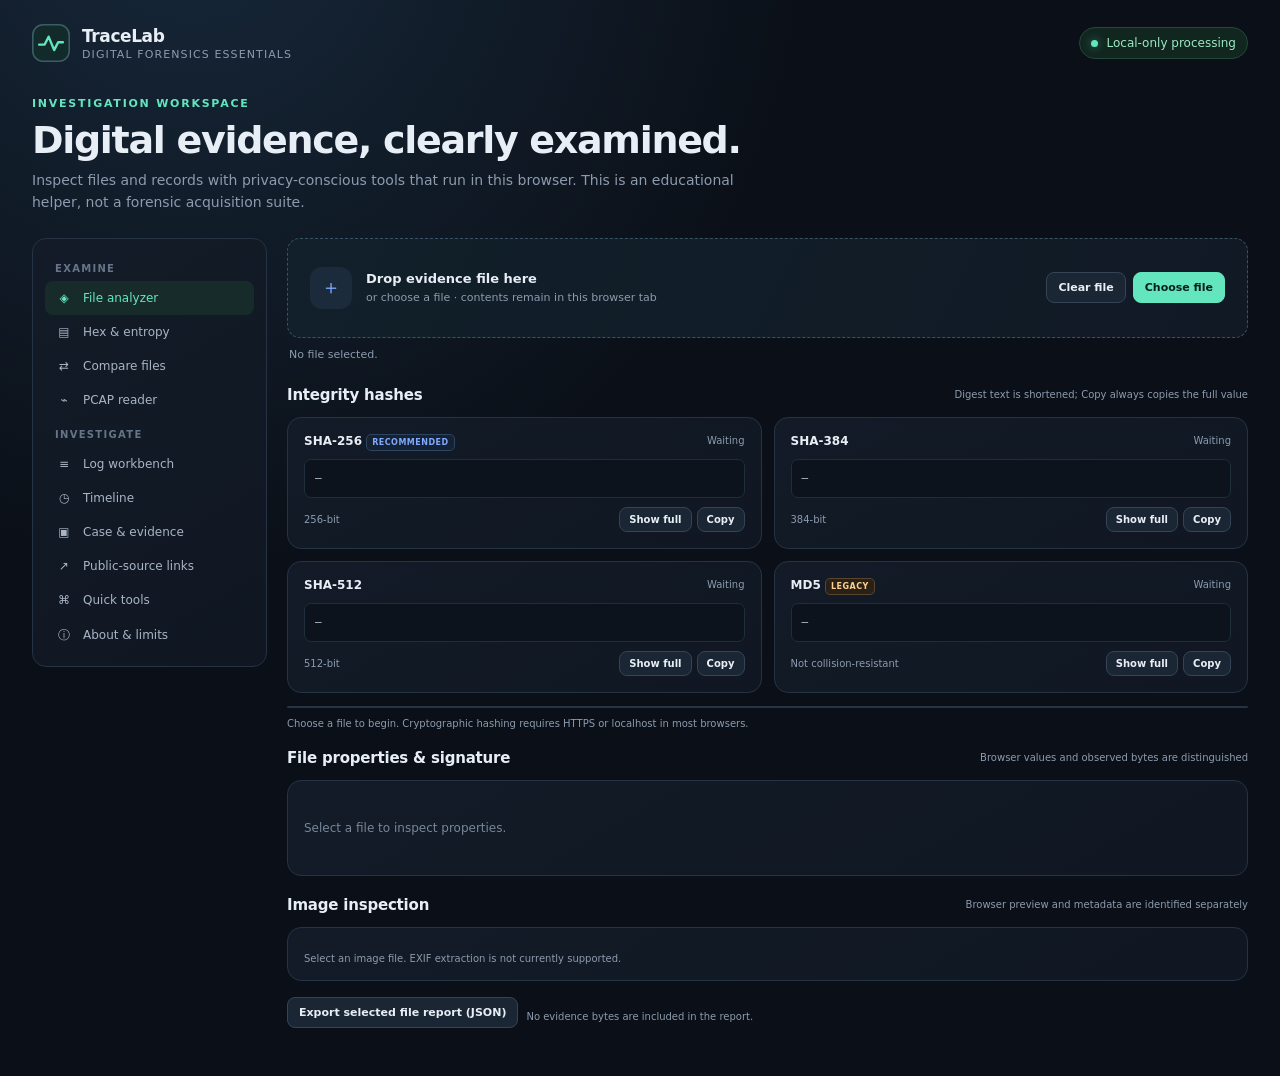
==== index.html @ 69983d3a "Add files via upload" ====
<!doctype html>
<html lang="en">
<head>
  <meta charset="utf-8">
  <meta name="viewport" content="width=device-width, initial-scale=1">
  <meta name="theme-color" content="#0b1018">
  <title>TraceLab — Digital Forensics Toolkit</title>
  <link rel="icon" href="logo.svg" type="image/svg+xml">
  <link rel="stylesheet" href="style.css">
  <script src="app.js" defer></script>
</head>
<body>
  <div class="app">
    <header class="topbar">
      <a class="brand" href="#" aria-label="TraceLab home">
        <img class="brand-mark" src="logo.svg" alt="">
        <span><strong>TraceLab</strong><small>Digital forensics essentials</small></span>
      </a>
      <span class="local-badge"><span class="dot"></span> Local-only processing</span>
    </header>
    <section class="hero">
      <div class="eyebrow">Investigation workspace</div>
      <h1>Digital evidence, clearly examined.</h1>
      <p>Inspect files and records with privacy-conscious tools that run in this browser. This is an educational helper, not a forensic acquisition suite.</p>
    </section>
    <div class="layout">
      <nav class="sidebar" aria-label="Tools">
        <div class="nav-label">Examine</div>
        <button class="nav-button active" data-tab="analyzer"><span>◈</span> File analyzer</button>
        <button class="nav-button" data-tab="hex"><span>▤</span> Hex &amp; entropy</button>
        <button class="nav-button" data-tab="compare"><span>⇄</span> Compare files</button>
        <button class="nav-button" data-tab="network"><span>⌁</span> PCAP reader</button>
        <div class="nav-label">Investigate</div>
        <button class="nav-button" data-tab="logs"><span>≡</span> Log workbench</button>
        <button class="nav-button" data-tab="timeline"><span>◷</span> Timeline</button>
        <button class="nav-button" data-tab="case"><span>▣</span> Case &amp; evidence</button>
        <button class="nav-button" data-tab="osint"><span>↗</span> Public-source links</button>
        <button class="nav-button" data-tab="quick"><span>⌘</span> Quick tools</button>
        <button class="nav-button" data-tab="about"><span>ⓘ</span> About &amp; limits</button>
      </nav>
      <main class="main">
        <section class="dropzone" id="dropzone">
          <div class="drop-copy"><div class="file-icon">＋</div><div><strong id="dropTitle">Drop evidence file here</strong><span id="dropSubtitle">or choose a file · contents remain in this browser tab</span></div></div>
          <div class="actions"><button class="btn" id="clearFile" type="button">Clear file</button><button class="btn primary" id="chooseFile" type="button">Choose file</button><input id="fileInput" type="file"></div>
        </section>
        <div class="file-summary" id="fileSummary" aria-live="polite">No file selected.</div>

        <section class="tab-view active" id="tab-analyzer">
          <div class="section-title"><h2>Integrity hashes</h2><span class="hint">Digest text is shortened; Copy always copies the full value</span></div>
          <div class="cards" id="hashCards">
            <article class="card hash-card" data-alg="SHA-256"><div class="hash-top"><strong>SHA-256 <span class="hash-tag">RECOMMENDED</span></strong><span class="status">Waiting</span></div><div class="hash-value">—</div><div class="hash-tools"><span class="muted">256-bit</span><span><button class="btn small reveal" type="button">Show full</button> <button class="btn small copy" type="button">Copy</button></span></div></article>
            <article class="card hash-card" data-alg="SHA-384"><div class="hash-top"><strong>SHA-384</strong><span class="status">Waiting</span></div><div class="hash-value">—</div><div class="hash-tools"><span class="muted">384-bit</span><span><button class="btn small reveal" type="button">Show full</button> <button class="btn small copy" type="button">Copy</button></span></div></article>
            <article class="card hash-card" data-alg="SHA-512"><div class="hash-top"><strong>SHA-512</strong><span class="status">Waiting</span></div><div class="hash-value">—</div><div class="hash-tools"><span class="muted">512-bit</span><span><button class="btn small reveal" type="button">Show full</button> <button class="btn small copy" type="button">Copy</button></span></div></article>
            <article class="card hash-card" data-alg="MD5"><div class="hash-top"><strong>MD5 <span class="hash-tag legacy">LEGACY</span></strong><span class="status">Waiting</span></div><div class="hash-value">—</div><div class="hash-tools"><span class="muted">Not collision-resistant</span><span><button class="btn small reveal" type="button">Show full</button> <button class="btn small copy" type="button">Copy</button></span></div></article>
          </div>
          <div class="progress" aria-label="Hash processing status"><span id="progressBar"></span></div><p class="status" id="hashStatus">Choose a file to begin. Cryptographic hashing requires HTTPS or localhost in most browsers.</p>
          <section class="panel"><div class="section-title"><h2>File properties &amp; signature</h2><span class="hint">Browser values and observed bytes are distinguished</span></div><article class="card"><div class="meta-grid" id="metadata"><p class="empty">Select a file to inspect properties.</p></div></article></section>
          <section class="panel"><div class="section-title"><h2>Image inspection</h2><span class="hint">Browser preview and metadata are identified separately</span></div><article class="card"><div id="imageInfo" class="status">Select an image file. EXIF extraction is not currently supported.</div><img id="imagePreview" alt="Selected image preview" hidden></article></section>
          <section class="panel row"><button class="btn" id="exportReport" type="button">Export selected file report (JSON)</button><span class="status">No evidence bytes are included in the report.</span></section>
        </section>

        <section class="tab-view" id="tab-hex">
          <div class="section-title"><h2>Hex viewer &amp; entropy</h2><span class="hint">Read-only byte inspection</span></div>
          <article class="card"><div class="hex-toolbar"><label for="offsetInput">Offset</label><input id="offsetInput" type="number" min="0" value="0" step="16"><button class="btn small" id="prevBytes" type="button">← Previous</button><button class="btn small" id="nextBytes" type="button">Next →</button><span class="status" id="hexStatus">Select a file to view bytes</span></div><pre class="hex-view" id="hexView">No file selected.</pre></article>
          <section class="panel"><div class="section-title"><h2>Byte entropy</h2><span class="hint">Shannon entropy, 0–8 bits per byte</span></div><article class="card"><div id="entropyOverall" class="status">Select a file to calculate entropy.</div><div id="entropyChart" class="entropy-chart" role="img" aria-label="Entropy by file region"></div><p class="status">High entropy can occur in compressed/encrypted files and ordinary binary data. It is a statistical indicator, not a malware finding.</p></article></section>
          <section class="panel"><div class="section-title"><h2>UTF-8 preview (first 32 KB)</h2></div><article class="card"><textarea class="preview-text" id="textPreview" readonly></textarea><div id="previewStatus" class="status">Read-only browser decoding.</div></article></section>
        </section>

        <section class="tab-view" id="tab-compare">
          <div class="section-title"><h2>File comparison</h2><span class="hint">Compare size, signature and SHA-256</span></div><article class="card"><label class="field">Second file <input type="file" id="compareInput"></label><button class="btn primary" id="compareButton" type="button">Compare selected files</button><p class="status" id="compareStatus">Choose a primary file above and a second file here.</p><div class="table-wrap"><table id="compareTable"></table></div></article>
        </section>

        <section class="tab-view" id="tab-network">
          <div class="section-title"><h2>Classic PCAP reader</h2><span class="hint">Offline · constrained parser</span></div><article class="card"><label class="field">PCAP / PCAPNG file <input type="file" id="pcapInput" accept=".pcap,.pcapng,application/vnd.tcpdump.pcap"></label><button class="btn primary" id="parsePcap" type="button">Inspect capture</button><div class="notice">Supports classic PCAP, Ethernet link type, IPv4 TCP/UDP packets. PCAPNG, IPv6, fragmented packets and other link types are reported unsupported. Capture is parsed locally; no extraction or transmission.</div><p class="status" id="pcapStatus">No capture loaded.</p><div class="filter-row"><input type="search" id="packetFilter" placeholder="Filter protocol / IP / port"><label class="status">From (local) <input type="datetime-local" id="packetFrom"></label><label class="status">To (local) <input type="datetime-local" id="packetTo"></label><button class="btn small" id="exportPackets" type="button">Export summary CSV</button></div><div class="table-wrap"><table><thead><tr><th>#</th><th>Timestamp (UTC)</th><th>Protocol</th><th>Source</th><th>Destination</th><th>Length</th></tr></thead><tbody id="packetRows"></tbody></table></div><h3>Selected packet</h3><pre class="hex-view" id="packetDetail">Select a packet row to inspect its parsed summary.</pre></article>
        </section>

        <section class="tab-view" id="tab-logs">
          <div class="section-title"><h2>Log workbench</h2><span class="hint">Plain text, JSON lines, and XML text exports</span></div><article class="card"><label class="field">Log file <input type="file" id="logInput" accept=".log,.txt,.json,.jsonl,.xml,.csv"></label><div class="filter-row"><input type="search" id="logSearch" placeholder="Filter message or source"><select id="severityFilter"><option value="">All severities</option><option>critical</option><option>error</option><option>warning</option><option>info</option></select><label class="status">From (local) <input type="datetime-local" id="logFrom"></label><label class="status">To (local) <input type="datetime-local" id="logTo"></label><button class="btn small" id="exportLogs" type="button">Export filtered CSV</button></div><p class="status" id="logStatus">Import a text log to begin. Binary EVTX is not parsed.</p><div class="table-wrap"><table><thead><tr><th>Line</th><th>Timestamp / status</th><th>Severity</th><th>Source</th><th>Original line</th></tr></thead><tbody id="logRows"></tbody></table></div></article>
          <div class="notice">Heuristic keywords such as “failed login” indicate potential events only. They do not confirm an attack or compromise.</div>
        </section>

        <section class="tab-view" id="tab-timeline">
          <div class="section-title"><h2>Investigation timeline</h2><span class="hint">Imported supported timestamps and manual notes</span></div><article class="card"><div class="filter-row"><input type="datetime-local" id="noteTime"><input type="text" id="noteSource" placeholder="Source"><input type="text" id="noteDescription" placeholder="Observation / event"><button class="btn primary" id="addNote" type="button">Add note</button><button class="btn" id="addFileTimeline" type="button">Add selected file timestamp</button></div><div class="filter-row"><button class="btn small" id="timelineSort" type="button">Sort chronologically</button><button class="btn small" id="exportTimeline" type="button">Export timeline CSV</button></div><div class="table-wrap"><table><thead><tr><th>Time (UTC)</th><th>Original time</th><th>Source</th><th>Description</th><th>Parsing / confidence</th></tr></thead><tbody id="timelineRows"></tbody></table></div></article></section>

        <section class="tab-view" id="tab-case">
          <div class="section-title"><h2>Case &amp; evidence management</h2><span class="hint">Stored case fields contain metadata, never file contents</span></div>
          <article class="card"><div class="form-grid"><label class="field">Case ID<input id="caseId" type="text" placeholder="CASE-001"></label><label class="field">Case title<input id="caseTitle" type="text" placeholder="Investigation title"></label><label class="field full">Examiner notes<textarea id="caseNotes" rows="3" placeholder="Record observations and acquisition context"></textarea></label></div><div class="actions"><button class="btn primary" id="saveCase" type="button">Save case details</button><button class="btn" id="addEvidence" type="button">Add selected file to inventory</button><button class="btn" id="exportCase" type="button">Export case JSON</button><button class="btn" id="exportInventory" type="button">Export inventory CSV</button><label class="btn file-button">Import case JSON<input id="importCase" type="file" accept="application/json,.json"></label><button class="btn danger" id="clearCase" type="button">Clear stored case</button></div><p id="storageStatus" class="status">Case data is saved in this browser’s local storage when explicitly saved. Browser storage is not encrypted or tamper-proof.</p><div class="table-wrap"><table><thead><tr><th>Evidence ID</th><th>Name</th><th>Size</th><th>SHA-256</th><th>Type</th><th>Added</th></tr></thead><tbody id="evidenceRows"></tbody></table></div><h3>Application action log</h3><div class="table-wrap"><table><thead><tr><th>UTC time</th><th>Action</th><th>Details</th></tr></thead><tbody id="auditRows"></tbody></table></div></article>
        </section>

        <section class="tab-view" id="tab-osint">
          <div class="section-title"><h2>Public-source research links</h2><span class="hint">Links only — searches occur on external sites only if you open them</span></div><article class="card"><div class="form-grid"><label class="field">Username<input type="text" id="osintUsername" autocomplete="off" placeholder="Enter a public username"></label><label class="field">Domain<input type="text" id="osintDomain" autocomplete="off" placeholder="example.org"></label><label class="field">Public IP<input type="text" id="osintIp" autocomplete="off" placeholder="203.0.113.1"></label></div><button class="btn primary" id="buildOsint" type="button">Generate public research links</button><div id="osintLinks" class="link-list"></div><div class="notice">External sites may receive identifiers, your IP address, and browser metadata when opened. Review links before visiting. Search results do not prove that an identifier belongs to a person. Do not use this for private data, bypassing access controls, or harassment.</div><h3>Manual research notes</h3><div class="filter-row"><input type="text" id="osintUrl" placeholder="Public source URL"><input type="text" id="osintObservation" placeholder="Observation, UTC timestamp, reliability"><button class="btn small" id="addOsintNote" type="button">Add note</button><button class="btn small" id="exportOsint" type="button">Export notes JSON</button></div><ul id="osintNotes"></ul></article></section>

        <section class="tab-view" id="tab-quick">
          <div class="section-title"><h2>Quick tools</h2><span class="hint">Encoding is not encryption</span></div><div class="tool-grid">
            <article class="card"><h3>Text SHA-256</h3><textarea id="textHashInput" class="tool-input" placeholder="Text to hash"></textarea><button class="btn small primary" id="textHashButton" type="button">Hash text</button><output id="textHashOutput" class="tool-output">Digest appears here.</output></article>
            <article class="card"><h3>Base64 encode / decode</h3><textarea id="base64Input" class="tool-input" placeholder="Unicode text or Base64"></textarea><div class="actions"><button class="btn small" id="encodeButton" type="button">Encode UTF-8</button><button class="btn small" id="decodeButton" type="button">Decode UTF-8</button></div><output id="base64Output" class="tool-output">Result appears here.</output></article>
            <article class="card"><h3>Hex ↔ text</h3><textarea id="hexTextInput" class="tool-input" placeholder="Text or hex bytes (e.g. 48 69)"></textarea><div class="actions"><button class="btn small" id="toHex" type="button">Text to hex</button><button class="btn small" id="fromHex" type="button">Hex to text</button><button class="btn small" id="checkUtf8" type="button">Check UTF-8 bytes</button></div><output id="hexTextOutput" class="tool-output"></output></article>
            <article class="card"><h3>URL, JSON &amp; ROT13</h3><textarea id="formatInput" class="tool-input" placeholder="Text, URL component, or JSON"></textarea><div class="actions"><button class="btn small" id="urlEncode" type="button">URL encode</button><button class="btn small" id="urlDecode" type="button">URL decode</button><button class="btn small" id="formatJson" type="button">Format JSON</button><button class="btn small" id="rot13" type="button">ROT13</button></div><output id="formatOutput" class="tool-output"></output></article>
            <article class="card"><h3>Unix timestamp</h3><input id="timestampInput" type="text" placeholder="Seconds or milliseconds"><button class="btn small" id="timestampButton" type="button">Convert</button><output id="timestampOutput" class="tool-output"></output></article>
            <article class="card"><h3>Signature reference</h3><p>Leading byte examples. These alone do not prove a file’s complete format or safety.</p><div class="tool-output">PDF 25 50 44 46 · PNG 89 50 4E 47<br>JPEG FF D8 FF · ZIP 50 4B 03 04<br>GIF 47 49 46 38 · ELF 7F 45 4C 46</div></article>
          </div>
        </section>

        <section class="tab-view" id="tab-about">
          <div class="section-title"><h2>About &amp; limitations</h2></div><article class="card prose">
            <p><strong>TraceLab</strong> runs without a backend or remote library. File contents are read by this page only; case records, if saved, use the browser’s local storage and may persist on this device. Clear case data on shared devices. No evidence is uploaded automatically.</p>
            <ul><li>Secure context: Web Crypto SHA algorithms require HTTPS or localhost in browsers. MD5 uses an in-page implementation and is for legacy comparison only.</li><li>Hash size limit: files larger than 128 MiB are rejected to avoid unbounded memory use. Hashing is not incremental and can temporarily use additional memory.</li><li>Metadata: standard browser file properties and basic signatures are available. This build does not parse EXIF, full document metadata, PDF page trees, or embedded content.</li><li>PCAP: only classic PCAP, Ethernet, IPv4, TCP/UDP basic records. PCAPNG and other link/network formats are unsupported. Parser output is not a complete protocol analysis.</li><li>Logs/timeline: simple transparent timestamp and keyword heuristics; formats vary. Original text remains visible. UTC conversion is only made for timestamps with explicit timezone or recognized epoch values.</li><li>Not a forensic acquisition tool: no write blocking, deleted data recovery, verified chain-of-custody, tamper-proof audit, malware verdict, or court-readiness. Validate important results with established tools and controlled procedures.</li></ul>
            <p>No third-party libraries are used. Static HTML/CSS/JavaScript is suitable for local use and GitHub Pages.</p>
          </article>
        </section>
      </main>
    </div>
  </div>
  <div class="toast" id="toast" role="status" aria-live="polite"></div>
</body>
</html>
---- style.css ----
:root{color-scheme:dark;--bg:#0b1018;--panel:#111925;--line:#263344;--muted:#8c9bae;--text:#e8eef6;--accent:#63e6be;--blue:#80aaff;--red:#ff7a86;font-family:Inter,ui-sans-serif,system-ui,-apple-system,BlinkMacSystemFont,"Segoe UI",sans-serif}
*{box-sizing:border-box}body{margin:0;min-height:100vh;color:var(--text);background:radial-gradient(ellipse at 15% -10%,#17283a 0,transparent 40%),var(--bg)}button,input,textarea,select{font:inherit}button{color:inherit}.app{max-width:1480px;padding:24px 32px 48px;margin:auto}.topbar{display:flex;align-items:center;justify-content:space-between;gap:20px;margin-bottom:35px}.brand{display:flex;align-items:center;gap:12px;color:inherit;text-decoration:none}.brand-mark{display:grid;place-items:center;width:38px;height:38px;border:1px solid #3c5d65;border-radius:12px;background:#122a2a;color:var(--accent);font-size:18px}.brand strong{display:block;font-size:17px;letter-spacing:-.4px}.brand small{display:block;color:var(--muted);font-size:11px;margin-top:2px;letter-spacing:.1em;text-transform:uppercase}.local-badge{border:1px solid #244738;background:#11261f;color:#9ce9c3;padding:8px 11px;border-radius:999px;font-size:12px;display:flex;align-items:center;gap:8px;white-space:nowrap}.dot{width:7px;height:7px;border-radius:50%;background:var(--accent);box-shadow:0 0 10px #63e6be80}.hero{margin:0 0 24px}.eyebrow{color:var(--accent);text-transform:uppercase;font-size:11px;letter-spacing:.16em;font-weight:700}h1{font-size:clamp(27px,4vw,38px);letter-spacing:-1.3px;margin:8px 0 7px}.hero p{color:var(--muted);margin:0;max-width:730px;line-height:1.6;font-size:14px}.layout{display:grid;grid-template-columns:235px minmax(0,1fr);gap:20px;align-items:start}.sidebar,.card{background:linear-gradient(150deg,#121b27,#101722);border:1px solid var(--line);border-radius:14px}.sidebar{padding:12px;position:sticky;top:18px;max-height:calc(100vh - 36px);overflow-y:auto}.nav-label{color:#657589;font-size:10px;text-transform:uppercase;letter-spacing:.13em;padding:12px 10px 7px;font-weight:700}.nav-button{width:100%;background:transparent;border:0;text-align:left;color:#a8b5c5;padding:10px;border-radius:8px;cursor:pointer;font-size:12px;display:flex;align-items:center;gap:10px;transition:.15s}.nav-button span{width:18px;text-align:center}.nav-button:hover,.nav-button.active{background:#172b2b;color:var(--accent)}.main{min-width:0}.dropzone{border:1px dashed #3a5364;border-radius:13px;background:linear-gradient(115deg,#11202a,#111925);padding:19px 22px;min-height:100px;display:flex;align-items:center;justify-content:space-between;gap:20px}.dropzone.dragging{border-color:var(--accent);background:#132a29}.drop-copy{display:flex;align-items:center;gap:14px;min-width:0}.file-icon{width:42px;height:42px;border-radius:12px;display:grid;place-items:center;flex:0 0 auto;background:#1c2b3b;color:var(--blue);font-size:20px}.drop-copy strong{display:block;font-size:13px;margin-bottom:5px;overflow-wrap:anywhere}.drop-copy span{display:block;color:var(--muted);font-size:11px}.actions{display:flex;gap:7px;flex-wrap:wrap;align-items:center}.btn{cursor:pointer;border:1px solid #344456;border-radius:8px;padding:8px 11px;background:#1a2634;font-size:11px;font-weight:650;transition:.15s;white-space:nowrap;display:inline-block}.btn:hover{border-color:#71849a;background:#223144}.btn.primary{background:var(--accent);border-color:var(--accent);color:#082019}.btn.primary:hover{background:#8af0cf}.btn.small{padding:6px 9px;font-size:10px}.btn.danger{border-color:#653b43;color:#ffadb4}.file-button input{display:none}#fileInput{display:none}.file-summary{color:var(--muted);font-size:11px;margin:10px 2px 22px;min-height:16px;overflow-wrap:anywhere}.section-title{display:flex;justify-content:space-between;align-items:center;gap:10px;margin:0 0 13px}.section-title h2{margin:0;font-size:15px;letter-spacing:-.2px}.hint{font-size:10px;color:var(--muted);text-align:right}.cards{display:grid;grid-template-columns:repeat(2,minmax(0,1fr));gap:12px}.card{padding:16px;min-width:0}.hash-top{display:flex;align-items:center;justify-content:space-between;gap:8px;margin-bottom:11px;font-size:12px}.hash-tag{color:var(--blue);border:1px solid #2c4560;background:#142234;border-radius:5px;padding:3px 5px;font-size:8px;letter-spacing:.06em}.hash-tag.legacy{color:#ffcf91;border-color:#57452f;background:#292116}.hash-value,.tool-output{overflow-wrap:anywhere;color:#cad7e6;background:#0c131c;border:1px solid #202d3b;border-radius:7px;padding:10px;min-height:37px;font:11px/1.55 "SFMono-Regular",Consolas,monospace}.hash-tools{display:flex;justify-content:space-between;align-items:center;gap:8px;margin-top:9px}.muted,.status{color:var(--muted);font-size:10px}.progress{height:2px;margin-top:13px;background:#263344;overflow:hidden;border-radius:2px}.progress>span{display:block;width:0;height:100%;background:var(--accent);transition:width .2s}.panel{margin-top:20px}.meta-grid{display:grid;grid-template-columns:repeat(2,minmax(0,1fr));gap:0 22px}.meta-row{border-bottom:1px solid #202b39;padding:10px 0;display:flex;justify-content:space-between;gap:14px;font-size:11px}.meta-key{color:var(--muted);flex:0 0 auto}.meta-value{text-align:right;overflow-wrap:anywhere}.empty{color:#77879a;font-size:12px;padding:12px 0}.tab-view{display:none}.tab-view.active{display:block}.hex-toolbar,.filter-row,.row{display:flex;align-items:center;gap:8px;flex-wrap:wrap}.hex-toolbar{margin-bottom:12px}.hex-toolbar label{color:var(--muted);font-size:11px}.hex-view{font:11px/1.8 "SFMono-Regular",Consolas,monospace;color:#b9c8d9;overflow:auto;white-space:pre;background:#0b121a;border:1px solid #263344;border-radius:8px;padding:13px;min-height:120px;margin:0}.hex-offset{color:#71869e}.hex-ascii{color:#9ddfc4}.preview-text,.tool-input{width:100%;min-height:120px;resize:vertical;font:11px/1.6 "SFMono-Regular",Consolas,monospace}.panel .status{margin:9px 0 0}.entropy-chart{display:grid;grid-template-columns:repeat(32,minmax(2px,1fr));align-items:end;gap:3px;height:100px;margin:15px 0}.entropy-bar{background:linear-gradient(0deg,#2e8c71,#63e6be);min-height:2px;border-radius:3px 3px 0 0;position:relative}.tool-grid{display:grid;grid-template-columns:repeat(2,minmax(0,1fr));gap:12px}.tool-grid h3,h3{font-size:12px;margin:0 0 8px}.tool-grid p{color:var(--muted);font-size:10px;line-height:1.5}.tool-input{min-height:70px}.tool-output{display:block;margin-top:9px;min-height:36px}.notice{margin-top:14px;border:1px solid #314154;border-radius:9px;padding:11px 13px;color:#9eafc2;font-size:10px;line-height:1.55;background:#111b27}.notice strong{color:#dce7f3}.field{display:flex;flex-direction:column;gap:6px;color:var(--muted);font-size:10px;flex:1;min-width:150px}.field input,.field textarea,input[type="text"],input[type="search"],input[type="number"],input[type="datetime-local"],select,textarea{background:#0c131c;color:var(--text);border:1px solid #2d3c4d;border-radius:7px;padding:9px 10px;outline:none;min-width:0}.field textarea{resize:vertical}.form-grid{display:grid;grid-template-columns:repeat(2,minmax(0,1fr));gap:12px;margin-bottom:12px}.field.full{grid-column:1/-1}.row{margin-top:16px}.table-wrap{overflow:auto;margin-top:12px;max-height:460px;border:1px solid #263344;border-radius:8px}table{border-collapse:collapse;width:100%;font-size:10px}th,td{text-align:left;padding:9px 10px;border-bottom:1px solid #202b39;vertical-align:top;overflow-wrap:anywhere;max-width:370px}th{position:sticky;top:0;background:#151f2d;color:#aebdd0;z-index:1}td{color:#ccd7e4}tr:last-child td{border-bottom:0}.link-list{display:grid;gap:7px;margin-top:14px}.link-list a{color:#a8c4ff;overflow-wrap:anywhere}.prose{font-size:12px;line-height:1.7;color:#c2cedb}.prose li{margin:8px 0}.toast{position:fixed;bottom:20px;left:50%;transform:translate(-50%,12px);opacity:0;pointer-events:none;background:#dff9ef;color:#09251b;padding:10px 15px;border-radius:8px;font-size:11px;font-weight:700;transition:.2s;z-index:10}.toast.show{opacity:1;transform:translate(-50%,0)}button:focus-visible,a:focus-visible,input:focus-visible,textarea:focus-visible,select:focus-visible{outline:2px solid var(--accent);outline-offset:2px}input:focus,textarea:focus,select:focus{border-color:var(--accent)}#imagePreview{display:block;max-width:100%;max-height:360px;object-fit:contain;margin-top:12px;border-radius:8px}
.progress>span.indeterminate{width:35%;animation:progress-slide 1.2s ease-in-out infinite alternate}@keyframes progress-slide{from{transform:translateX(0)}to{transform:translateX(185%)}}tr.potential td{color:#ffc98a}
@media(max-width:920px){.app{padding:20px 18px 36px}.layout{grid-template-columns:1fr}.sidebar{position:static;max-height:none;display:flex;overflow-x:auto;gap:4px;padding:8px}.nav-label{display:none}.nav-button{width:auto;white-space:nowrap}.nav-button span{display:none}}
@media(max-width:580px){.app{padding:16px 12px 30px}.topbar{margin-bottom:25px}.brand small{display:none}.local-badge{font-size:9px;padding:7px}.dropzone{align-items:flex-start;flex-direction:column;padding:16px}.cards,.tool-grid,.meta-grid,.form-grid{grid-template-columns:1fr}.field.full{grid-column:auto}.section-title{align-items:flex-start;flex-direction:column}.hint{text-align:left}.hash-value{font-size:10px}.sidebar{margin:0 -2px}.nav-button{padding:9px;font-size:10px}.filter-row>*{flex:1 1 125px}}
[hidden]{display:none!important}
.brand-mark{display:block;flex:0 0 auto;width:38px;height:38px;border:0;border-radius:0;background:transparent}
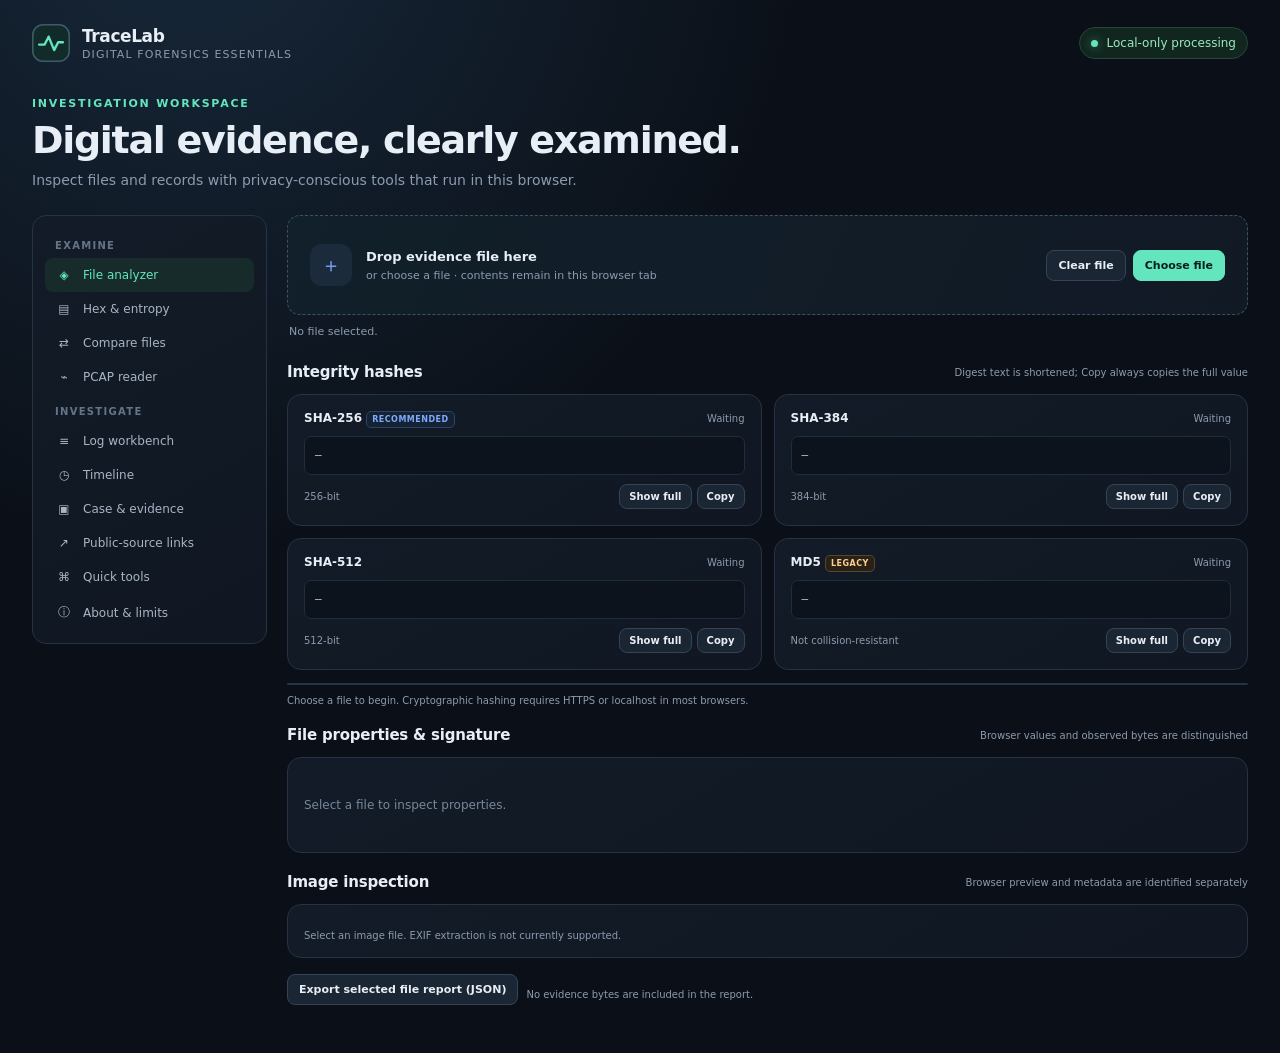
==== commit d73919c7: "new update" ====
--- a/index.html
+++ b/index.html
@@ -4,6 +4,10 @@
   <meta charset="utf-8">
   <meta name="viewport" content="width=device-width, initial-scale=1">
   <meta name="theme-color" content="#0b1018">
+  <meta name="description" content="TraceLab is a browser-based digital forensics toolkit for examining files, logs, and evidence locally.">
+  <meta property="og:site_name" content="TraceLab">
+  <meta property="og:title" content="TraceLab — Digital Forensics Toolkit">
+  <meta property="og:description" content="A browser-based digital forensics toolkit for examining files, logs, and evidence locally.">
   <title>TraceLab — Digital Forensics Toolkit</title>
   <link rel="icon" href="logo.svg" type="image/svg+xml">
   <link rel="stylesheet" href="style.css">
@@ -21,7 +25,8 @@
     <section class="hero">
       <div class="eyebrow">Investigation workspace</div>
       <h1>Digital evidence, clearly examined.</h1>
-      <p>Inspect files and records with privacy-conscious tools that run in this browser. This is an educational helper, not a forensic acquisition suite.</p>
+      <p>Inspect files and records with privacy-conscious tools that run in this browser.
+      </p>
     </section>
     <div class="layout">
       <nav class="sidebar" aria-label="Tools">
@@ -106,6 +111,7 @@
             <p><strong>TraceLab</strong> runs without a backend or remote library. File contents are read by this page only; case records, if saved, use the browser’s local storage and may persist on this device. Clear case data on shared devices. No evidence is uploaded automatically.</p>
             <ul><li>Secure context: Web Crypto SHA algorithms require HTTPS or localhost in browsers. MD5 uses an in-page implementation and is for legacy comparison only.</li><li>Hash size limit: files larger than 128 MiB are rejected to avoid unbounded memory use. Hashing is not incremental and can temporarily use additional memory.</li><li>Metadata: standard browser file properties and basic signatures are available. This build does not parse EXIF, full document metadata, PDF page trees, or embedded content.</li><li>PCAP: only classic PCAP, Ethernet, IPv4, TCP/UDP basic records. PCAPNG and other link/network formats are unsupported. Parser output is not a complete protocol analysis.</li><li>Logs/timeline: simple transparent timestamp and keyword heuristics; formats vary. Original text remains visible. UTC conversion is only made for timestamps with explicit timezone or recognized epoch values.</li><li>Not a forensic acquisition tool: no write blocking, deleted data recovery, verified chain-of-custody, tamper-proof audit, malware verdict, or court-readiness. Validate important results with established tools and controlled procedures.</li></ul>
             <p>No third-party libraries are used. Static HTML/CSS/JavaScript is suitable for local use and GitHub Pages.</p>
+            <p><strong>Made by Akash Roy Chowdhury</strong> · Instagram: <a href="https://instagram.com/akashrc0" target="_blank" rel="noopener noreferrer">@akashrc0</a></p>
           </article>
         </section>
       </main>
